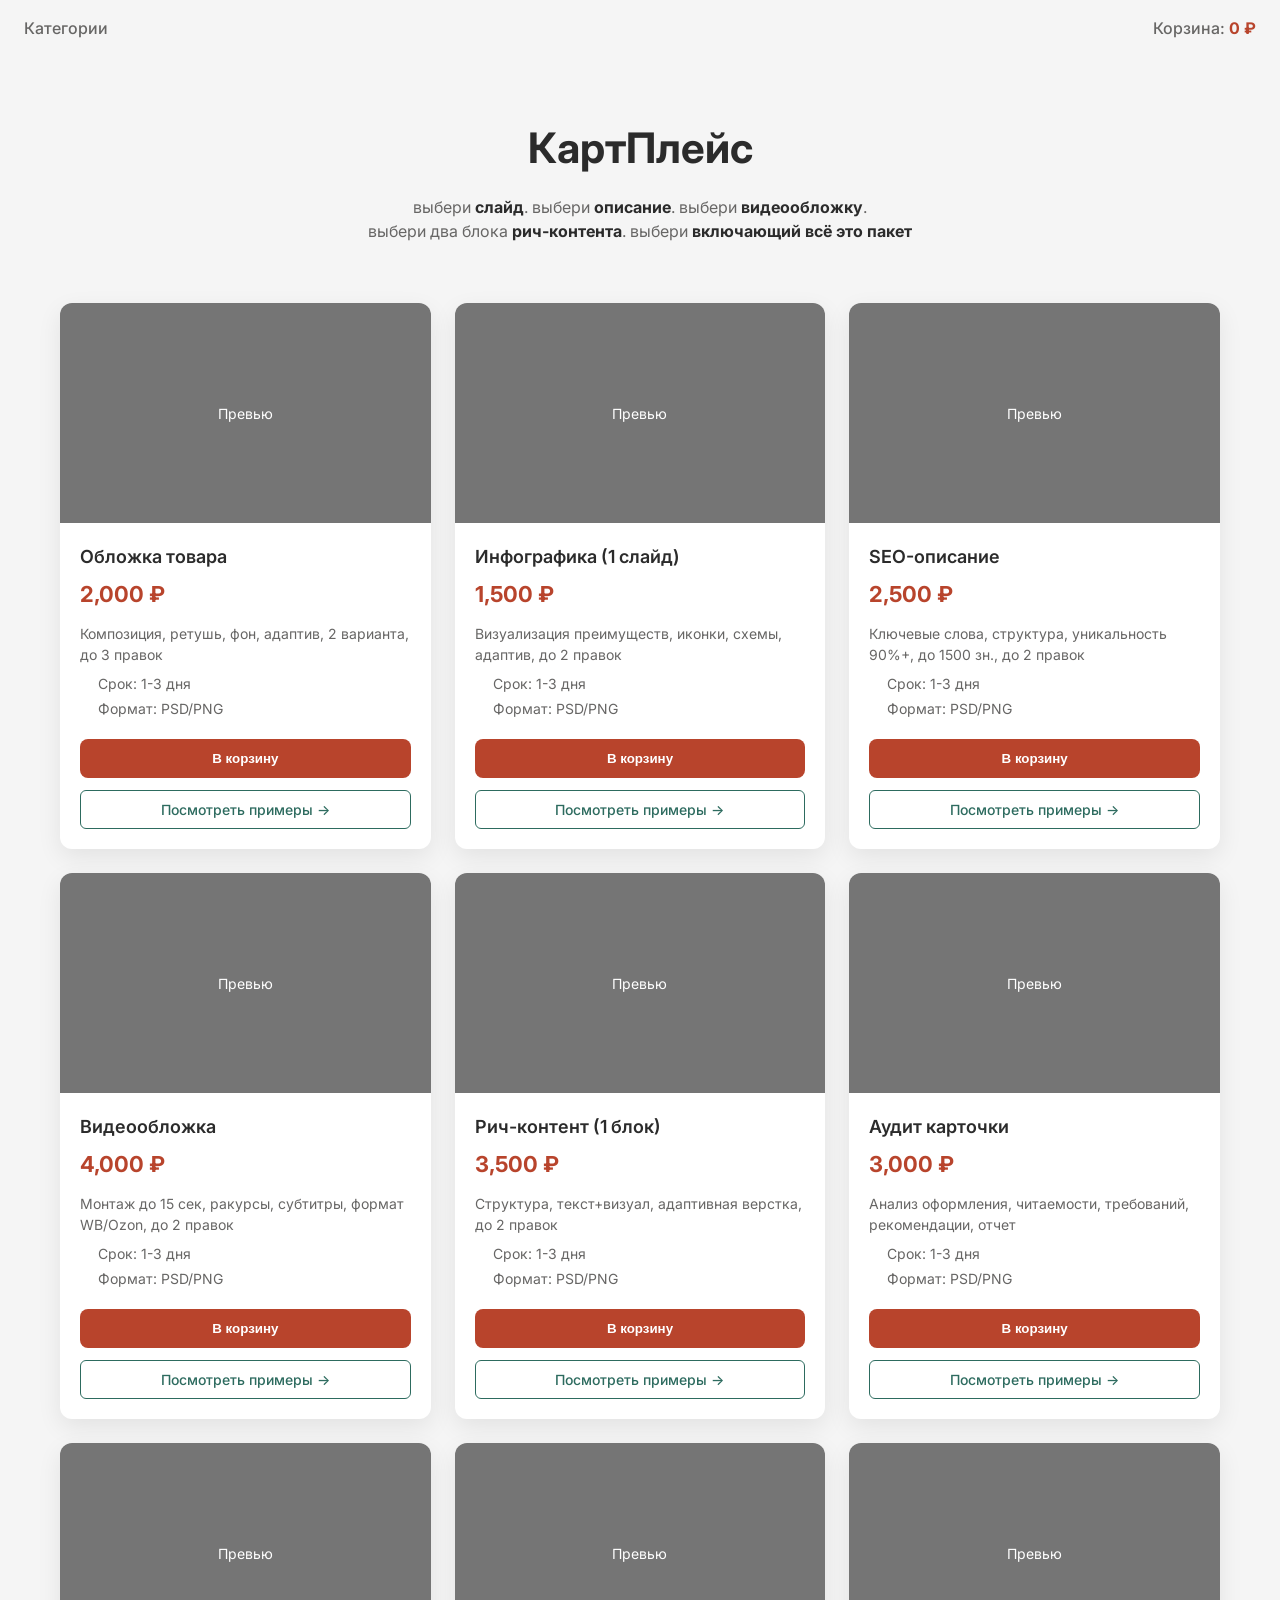
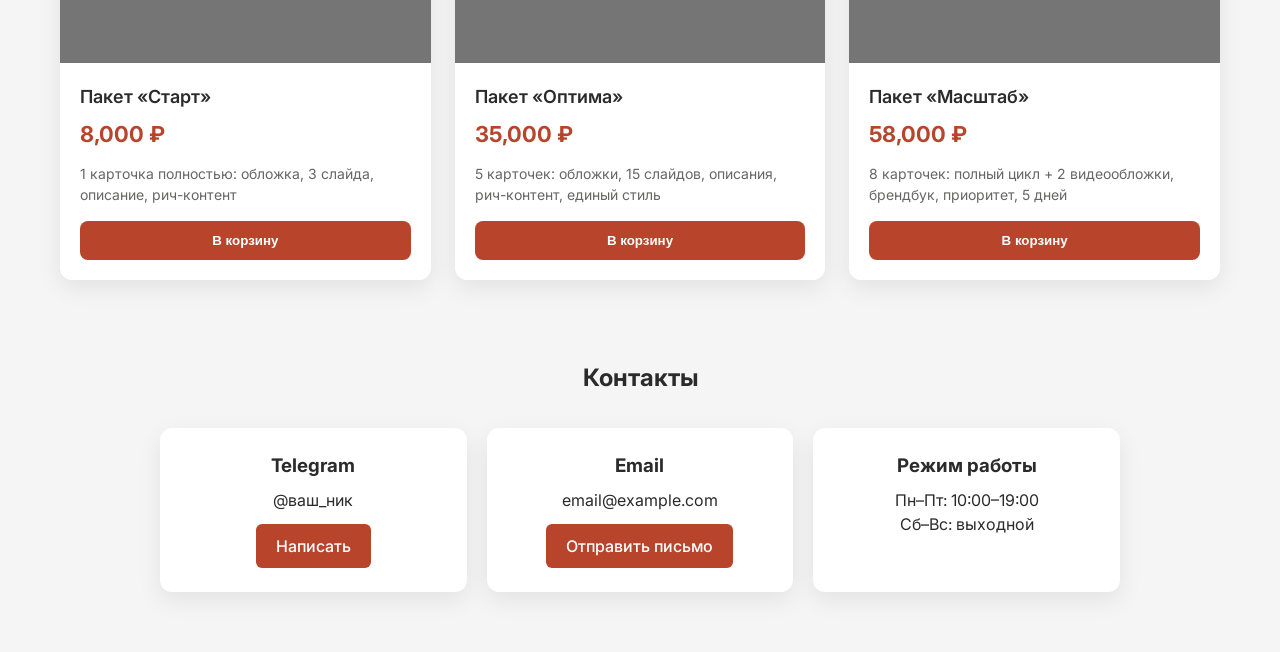
==== index.html @ de2c9612 "Второй" ====
<!DOCTYPE html>
<html lang="ru">
<head>
    <meta charset="UTF-8">
    <meta name="viewport" content="width=device-width, initial-scale=1.0">
    <title>КартПлейс - Услуги оформления</title>
    <link rel="preconnect" href="https://fonts.googleapis.com">
    <link rel="preconnect" href="https://fonts.gstatic.com" crossorigin>
    <link href="https://fonts.googleapis.com/css2?family=Inter:wght@400;500;600;700&display=swap" rel="stylesheet">
    <link rel="stylesheet" href="style.css">
</head>
<body>

    <!-- Шапка -->
    <header class="header">
        <div class="menu-trigger" onclick="toggleMenu()">
            <span class="line"></span>
            <span class="line"></span>
            <span class="line"></span>
            <span class="menu-label">Категории</span>
        </div>
        <div class="cart-trigger" onclick="openCart()">
            Корзина: <span id="header-total">0 ₽</span>
        </div>
    </header>

    <!-- Боковое меню -->
    <div class="menu-overlay" id="menu-overlay" onclick="closeMenu(event)">
        <nav class="side-menu">
            <button class="close-menu" onclick="toggleMenu()">&times;</button>
            <div class="menu-section">
                <h3>Отдельные услуги</h3>
                <ul>
                    <li><a href="#service-1">Обложка товара</a></li>
                    <li><a href="#service-2">Инфографика</a></li>
                    <li><a href="#service-3">SEO-описание</a></li>
                    <li><a href="#service-4">Видеообложка</a></li>
                    <li><a href="#service-5">Рич-контент</a></li>
                    <li><a href="#service-6">Аудит карточки</a></li>
                </ul>
            </div>
            <div class="menu-section">
                <h3>Пакеты</h3>
                <ul>
                    <li><a href="#service-7">Пакет «Старт»</a></li>
                    <li><a href="#service-8">Пакет «Оптима»</a></li>
                    <li><a href="#service-9">Пакет «Масштаб»</a></li>
                </ul>
            </div>
            <div class="menu-section">
                <h3>Разделы</h3>
                <ul>
                    <li><a href="portfolio.html">Портфолио</a></li>
                    <li><a href="#contacts">Контакты</a></li>
                </ul>
            </div>
        </nav>
    </div>

    <!-- Главный блок -->
    <section class="hero">
        <h1>КартПлейс</h1>
        <p class="subtitle">
            выбери <strong>слайд</strong>. выбери <strong>описание</strong>. выбери <strong>видеообложку</strong>.<br>
            выбери два блока <strong>рич-контента</strong>. выбери <strong>включающий всё это пакет</strong>
        </p>
    </section>

    <!-- Услуги -->
    <main class="services-grid" id="services-container">
        <!-- Заполняется через JS -->
    </main>

    <!-- Контакты -->
    <section class="contacts-section" id="contacts">
        <h2>Контакты</h2>
        <div class="contacts-grid">
            <div class="contact-card">
                <h3>Telegram</h3>
                <p>@ваш_ник</p>
                <a href="https://t.me/ваш_ник" target="_blank" class="btn-contact">Написать</a>
            </div>
            <div class="contact-card">
                <h3>Email</h3>
                <p>email@example.com</p>
                <a href="mailto:email@example.com" class="btn-contact">Отправить письмо</a>
            </div>
            <div class="contact-card">
                <h3>Режим работы</h3>
                <p>Пн–Пт: 10:00–19:00<br>Сб–Вс: выходной</p>
            </div>
        </div>
    </section>

    <!-- Модальное окно корзины -->
    <div class="modal" id="cart-modal">
        <div class="modal-content">
            <div class="modal-header">
                <h2>Корзина</h2>
                <span class="close-modal" onclick="closeCart()">&times;</span>
            </div>
            <div class="modal-body" id="cart-items"></div>
            <div class="modal-footer">
                <div class="total-row">
                    <span>Итого:</span>
                    <span id="modal-total">0 ₽</span>
                </div>
                <button class="btn-checkout" onclick="checkout()" id="checkout-btn">Оформить в Telegram</button>
            </div>
        </div>
    </div>

    <script src="script.js"></script>
</body>
</html>
---- style.css ----
:root {
    --bg: #f5f5f5;
    --text-main: #2b2b2b;
    --text-sec: #676665;
    --accent: #b8442c;
    --struct: #2d6b5f;
    --white: #ffffff;
    --radius: 12px;
    --shadow: 0 8px 24px rgba(0,0,0,0.08);
}

* { margin: 0; padding: 0; box-sizing: border-box; }
body { font-family: 'Inter', sans-serif; background: var(--bg); color: var(--text-main); line-height: 1.5; }
a { text-decoration: none; color: inherit; }
ul { list-style: none; }

/* Header */
.header {
    display: flex; justify-content: space-between; align-items: center;
    padding: 16px 24px; background: var(--bg); position: sticky; top: 0; z-index: 100;
}
.menu-trigger, .cart-trigger { cursor: pointer; font-weight: 500; color: var(--text-sec); transition: 0.2s; }
.menu-trigger:hover, .cart-trigger:hover { color: var(--text-main); }
.menu-trigger .back-arrow { margin-right: 8px; font-size: 18px; }
#header-total { color: var(--accent); font-weight: 700; }

/* Menu Overlay */
.menu-overlay {
    position: fixed; top: 0; left: 0; width: 100%; height: 100%;
    background: rgba(0,0,0,0.4); z-index: 200; display: none;
    justify-content: flex-start; align-items: stretch;
}
.menu-overlay.open { display: flex; }
.side-menu {
    width: 280px; background: var(--white); height: 100%; padding: 24px;
    display: flex; flex-direction: column; gap: 24px; overflow-y: auto;
}
.close-menu { background: none; border: none; font-size: 28px; cursor: pointer; align-self: flex-end; color: var(--text-sec); }
.menu-section h3 { font-size: 14px; text-transform: uppercase; color: var(--text-sec); margin-bottom: 12px; letter-spacing: 1px; }
.menu-section ul { display: flex; flex-direction: column; gap: 8px; }
.menu-section a { font-weight: 500; padding: 8px 0; border-bottom: 1px solid #eee; transition: 0.2s; }
.menu-section a:hover { color: var(--accent); padding-left: 8px; }

/* Hero */
.hero { text-align: center; padding: 60px 20px 40px; max-width: 800px; margin: 0 auto; }
.hero h1 { font-size: 42px; font-weight: 700; margin-bottom: 16px; }
.subtitle { color: var(--text-sec); font-size: 16px; }
.subtitle strong { color: var(--text-main); }

/* Services Grid */
.services-grid {
    display: grid; grid-template-columns: repeat(auto-fill, minmax(300px, 1fr));
    gap: 24px; max-width: 1200px; margin: 0 auto; padding: 20px;
}
.service-card {
    background: var(--white); border-radius: var(--radius); overflow: hidden;
    box-shadow: var(--shadow); display: flex; flex-direction: column;
}
.card-visual {
    height: 220px; background: #757575; display: flex; align-items: center; justify-content: center; color: #fff; font-size: 14px;
}
.card-visual img { width: 100%; height: 100%; object-fit: cover; }
.card-body { padding: 20px; flex: 1; display: flex; flex-direction: column; }
.card-title { font-size: 18px; font-weight: 600; margin-bottom: 8px; }
.card-price { font-size: 22px; font-weight: 700; color: var(--accent); margin-bottom: 12px; }
.card-desc { font-size: 14px; color: var(--text-sec); margin-bottom: 16px; flex: 1; }
.card-desc ul { padding-left: 18px; margin-top: 8px; }
.card-desc li { margin-bottom: 4px; }
.btn-add {
    width: 100%; padding: 12px; background: var(--accent); color: #fff; border: none;
    border-radius: 8px; font-weight: 600; cursor: pointer; transition: 0.2s;
}
.btn-add:hover { opacity: 0.9; }
.btn-add.added { background: var(--struct); }
.btn-portfolio {
    margin-top: 12px; text-align: center; font-size: 14px; color: var(--struct); font-weight: 500;
    padding: 8px; border: 1px solid var(--struct); border-radius: 6px; transition: 0.2s;
}
.btn-portfolio:hover { background: var(--struct); color: #fff; }

/* Contacts */
.contacts-section { padding: 60px 20px; max-width: 1000px; margin: 0 auto; }
.contacts-section h2 { text-align: center; margin-bottom: 32px; }
.contacts-grid { display: grid; grid-template-columns: repeat(auto-fit, minmax(250px, 1fr)); gap: 20px; }
.contact-card { background: var(--white); padding: 24px; border-radius: var(--radius); box-shadow: var(--shadow); text-align: center; }
.contact-card h3 { margin-bottom: 8px; }
.btn-contact { display: inline-block; margin-top: 12px; padding: 10px 20px; background: var(--accent); color: #fff; border-radius: 6px; font-weight: 500; }

/* Portfolio Page */
.portfolio-nav {
    position: sticky; top: 0; background: var(--white); z-index: 90;
    border-bottom: 1px solid #eee; overflow-x: auto; white-space: nowrap;
}
.portfolio-nav ul { display: flex; padding: 0 20px; gap: 24px; }
.portfolio-nav a { display: block; padding: 16px 0; font-weight: 500; color: var(--text-sec); border-bottom: 2px solid transparent; transition: 0.2s; }
.portfolio-nav a.active { color: var(--accent); border-color: var(--accent); }
.portfolio-container { max-width: 1200px; margin: 0 auto; padding: 40px 20px; }
.portfolio-section { margin-bottom: 60px; scroll-margin-top: 80px; }
.portfolio-section h2 { margin-bottom: 24px; font-size: 28px; }
.portfolio-grid { display: grid; grid-template-columns: repeat(auto-fill, minmax(250px, 1fr)); gap: 20px; }
.portfolio-item { background: var(--white); border-radius: 8px; overflow: hidden; box-shadow: var(--shadow); aspect-ratio: 3/4; }
.portfolio-item img, .portfolio-item video { width: 100%; height: 100%; object-fit: cover; }

/* Modal */
.modal {
    position: fixed; top: 0; left: 0; width: 100%; height: 100%; background: rgba(0,0,0,0.5);
    display: none; justify-content: center; align-items: center; z-index: 300;
}
.modal.open { display: flex; }
.modal-content { background: var(--white); width: 90%; max-width: 450px; border-radius: 16px; padding: 24px; max-height: 80vh; overflow-y: auto; }
.modal-header { display: flex; justify-content: space-between; align-items: center; margin-bottom: 16px; border-bottom: 1px solid #eee; padding-bottom: 12px; }
.close-modal { font-size: 24px; cursor: pointer; color: var(--text-sec); }
.cart-item { display: flex; justify-content: space-between; padding: 10px 0; border-bottom: 1px solid #f5f5f5; font-size: 14px; }
.total-row { display: flex; justify-content: space-between; font-size: 18px; font-weight: 700; margin-top: 16px; padding-top: 16px; border-top: 1px solid #eee; }
#checkout-btn { width: 100%; margin-top: 16px; padding: 14px; background: var(--accent); color: #fff; border: none; border-radius: 8px; font-weight: 600; cursor: pointer; }
#checkout-btn:disabled { background: #ccc; cursor: not-allowed; }

@media (max-width: 768px) {
    .hero h1 { font-size: 32px; }
    .services-grid, .portfolio-grid { grid-template-columns: 1fr; }
}
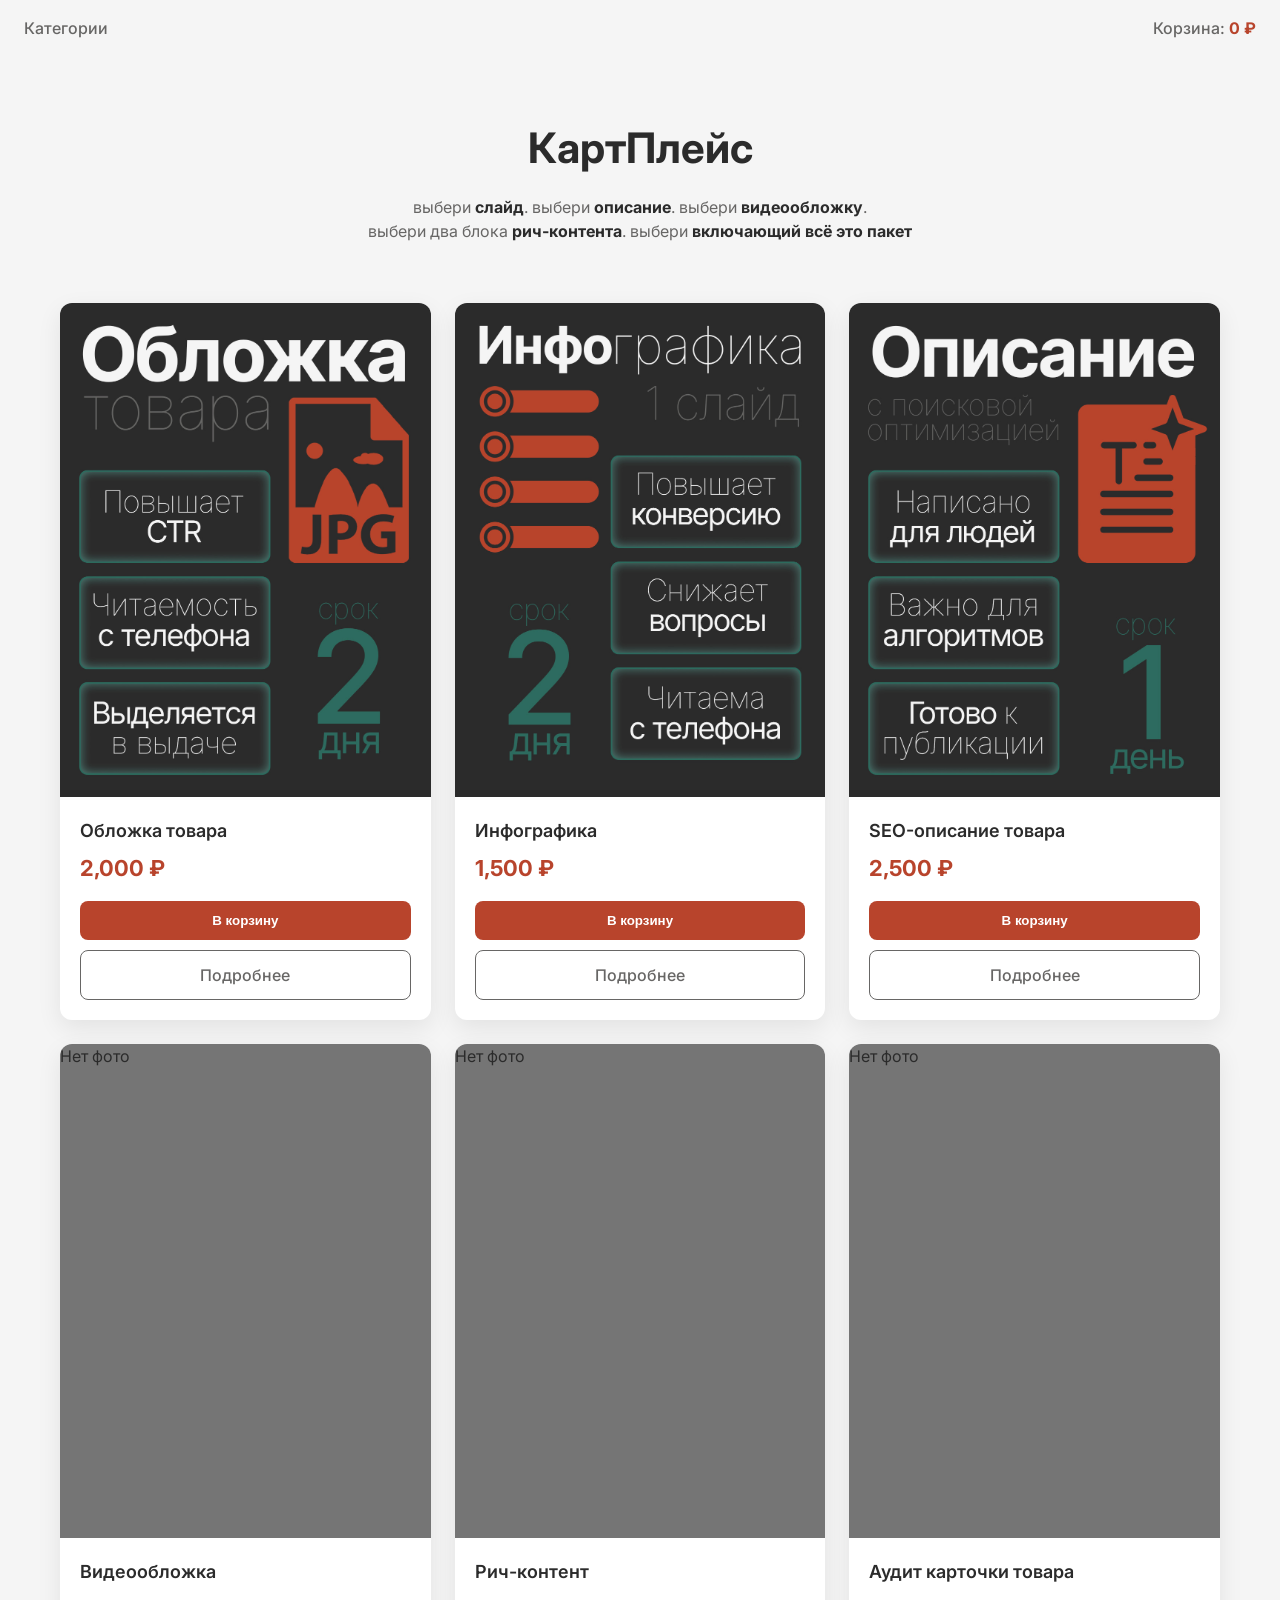
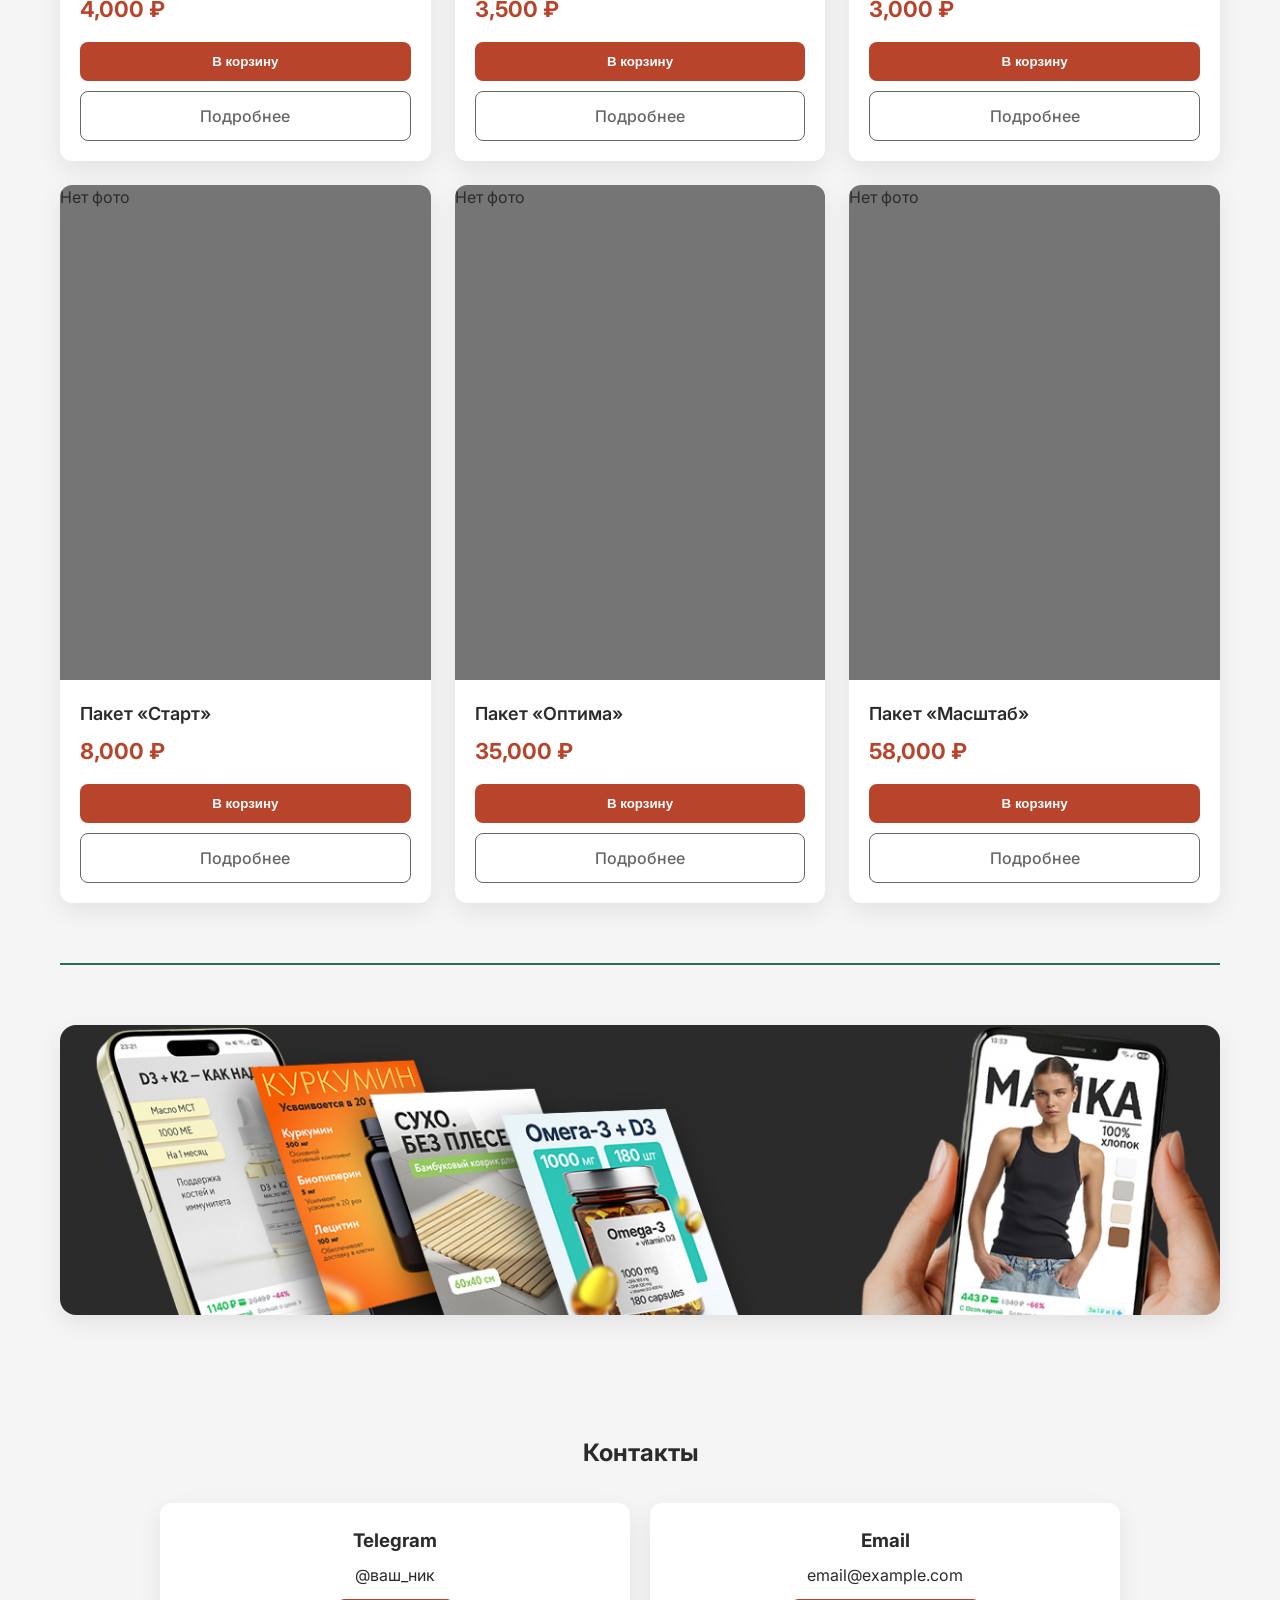
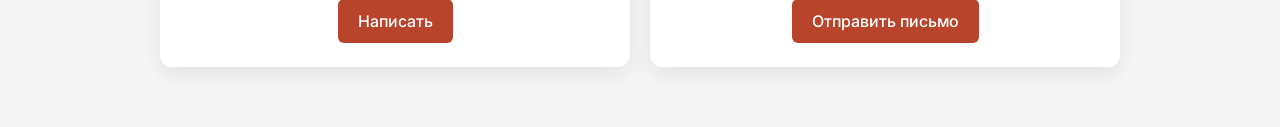
==== commit f642db75: "И5" ====
--- a/index.html
+++ b/index.html
@@ -71,6 +71,18 @@
         <!-- Заполняется через JS -->
     </main>
 
+    <!-- Разделитель -->
+    <div class="services-divider">
+        <hr>
+    </div>
+
+    <!-- Портфолио баннер -->
+    <section class="portfolio-banner-section">
+        <div class="portfolio-banner">
+            <img src="images/portfolio-banner.jpg" alt="Портфолио КартПлейс" onerror="this.parentElement.style.display='none'">
+        </div>
+    </section>
+
     <!-- Контакты -->
     <section class="contacts-section" id="contacts">
         <h2>Контакты</h2>
@@ -84,10 +96,6 @@
                 <h3>Email</h3>
                 <p>email@example.com</p>
                 <a href="mailto:email@example.com" class="btn-contact">Отправить письмо</a>
-            </div>
-            <div class="contact-card">
-                <h3>Режим работы</h3>
-                <p>Пн–Пт: 10:00–19:00<br>Сб–Вс: выходной</p>
             </div>
         </div>
     </section>
@@ -110,6 +118,14 @@
         </div>
     </div>
 
+    <!-- Lightbox для просмотра изображений -->
+    <div class="lightbox-modal" id="lightbox-modal" onclick="closeLightbox()">
+        <span class="lightbox-close">&times;</span>
+        <div class="lightbox-content">
+            <img id="lightbox-img" src="" alt="Увеличенное изображение">
+        </div>
+    </div>
+
     <script src="script.js"></script>
 </body>
 </html>
--- a/style.css
+++ b/style.css
@@ -49,34 +49,75 @@
 
 /* Services Grid */
 .services-grid {
-    display: grid; grid-template-columns: repeat(auto-fill, minmax(300px, 1fr));
+    display: grid; grid-template-columns: repeat(auto-fill, minmax(280px, 1fr));
     gap: 24px; max-width: 1200px; margin: 0 auto; padding: 20px;
 }
 .service-card {
     background: var(--white); border-radius: var(--radius); overflow: hidden;
     box-shadow: var(--shadow); display: flex; flex-direction: column;
-}
+    height: 100%; cursor: pointer; transition: transform 0.2s;
+}
+.service-card:hover { transform: translateY(-5px); }
+
+/* ФОРМАТ 3:4 */
 .card-visual {
-    height: 220px; background: #757575; display: flex; align-items: center; justify-content: center; color: #fff; font-size: 14px;
+    aspect-ratio: 3/4; 
+    background: #757575; 
+    position: relative;
+    overflow: hidden;
 }
 .card-visual img { width: 100%; height: 100%; object-fit: cover; }
+
 .card-body { padding: 20px; flex: 1; display: flex; flex-direction: column; }
 .card-title { font-size: 18px; font-weight: 600; margin-bottom: 8px; }
-.card-price { font-size: 22px; font-weight: 700; color: var(--accent); margin-bottom: 12px; }
-.card-desc { font-size: 14px; color: var(--text-sec); margin-bottom: 16px; flex: 1; }
-.card-desc ul { padding-left: 18px; margin-top: 8px; }
-.card-desc li { margin-bottom: 4px; }
+.card-price { font-size: 22px; font-weight: 700; color: var(--accent); margin-bottom: 16px; }
+
+.card-actions { margin-top: auto; display: flex; flex-direction: column; gap: 10px; }
+
 .btn-add {
     width: 100%; padding: 12px; background: var(--accent); color: #fff; border: none;
     border-radius: 8px; font-weight: 600; cursor: pointer; transition: 0.2s;
 }
 .btn-add:hover { opacity: 0.9; }
 .btn-add.added { background: var(--struct); }
-.btn-portfolio {
-    margin-top: 12px; text-align: center; font-size: 14px; color: var(--struct); font-weight: 500;
-    padding: 8px; border: 1px solid var(--struct); border-radius: 6px; transition: 0.2s;
-}
-.btn-portfolio:hover { background: var(--struct); color: #fff; }
+
+.btn-details {
+    width: 100%; padding: 12px; background: transparent; color: var(--text-sec); 
+    border: 1px solid var(--text-sec); border-radius: 8px; font-weight: 500; 
+    cursor: pointer; transition: 0.2s; text-align: center;
+}
+.btn-details:hover { border-color: var(--text-main); color: var(--text-main); }
+
+/* Divider after services */
+.services-divider {
+    max-width: 1200px;
+    margin: 40px auto 0;
+    padding: 0 20px;
+}
+.services-divider hr {
+    border: none;
+    height: 2px;
+    background: var(--struct);
+}
+
+/* Portfolio Banner Section */
+.portfolio-banner-section {
+    max-width: 1200px;
+    margin: 60px auto;
+    padding: 0 20px;
+}
+.portfolio-banner {
+    width: 100%;
+    height: auto;
+    border-radius: 16px;
+    overflow: hidden;
+    box-shadow: var(--shadow);
+}
+.portfolio-banner img {
+    width: 100%;
+    height: auto;
+    display: block;
+}
 
 /* Contacts */
 .contacts-section { padding: 60px 20px; max-width: 1000px; margin: 0 auto; }
@@ -98,7 +139,7 @@
 .portfolio-section { margin-bottom: 60px; scroll-margin-top: 80px; }
 .portfolio-section h2 { margin-bottom: 24px; font-size: 28px; }
 .portfolio-grid { display: grid; grid-template-columns: repeat(auto-fill, minmax(250px, 1fr)); gap: 20px; }
-.portfolio-item { background: var(--white); border-radius: 8px; overflow: hidden; box-shadow: var(--shadow); aspect-ratio: 3/4; }
+.portfolio-item { background: var(--white); border-radius: 8px; overflow: hidden; box-shadow: var(--shadow); aspect-ratio: 3/4; cursor: pointer; }
 .portfolio-item img, .portfolio-item video { width: 100%; height: 100%; object-fit: cover; }
 
 /* Modal */
@@ -115,7 +156,158 @@
 #checkout-btn { width: 100%; margin-top: 16px; padding: 14px; background: var(--accent); color: #fff; border: none; border-radius: 8px; font-weight: 600; cursor: pointer; }
 #checkout-btn:disabled { background: #ccc; cursor: not-allowed; }
 
+/* Image Lightbox Modal */
+.lightbox-modal {
+    position: fixed; top: 0; left: 0; width: 100%; height: 100%; 
+    background: rgba(0,0,0,0.9); z-index: 400; display: none;
+    justify-content: center; align-items: center;
+}
+.lightbox-modal.open { display: flex; }
+.lightbox-content { max-width: 90%; max-height: 90%; }
+.lightbox-content img { max-width: 100%; max-height: 90vh; object-fit: contain; }
+.lightbox-close {
+    position: absolute; top: 20px; right: 40px; color: #fff; 
+    font-size: 40px; cursor: pointer;
+}
+
+/* === СТИЛИ ДЛЯ СТРАНИЦЫ УСЛУГИ === */
+
+.service-detail-container { max-width: 1100px; margin: 0 auto; padding: 40px 20px 80px; }
+
+.detail-back-link { display: inline-block; margin-bottom: 30px; color: var(--text-sec); }
+
+/* Новая сетка: слева изображение, справа описание и инфо */
+.detail-top-grid {
+    display: grid;
+    grid-template-columns: 350px 1fr;
+    gap: 40px;
+    align-items: start;
+    margin-bottom: 40px;
+}
+
+/* Уменьшенное изображение 3:4 */
+.detail-image-small {
+    width: 100%;
+    aspect-ratio: 3/4;
+    border-radius: 12px;
+    overflow: hidden;
+    background-color: #ddd;
+    box-shadow: var(--shadow);
+}
+.detail-image-small img {
+    width: 100%;
+    height: 100%;
+    object-fit: cover;
+}
+
+.detail-info-right {
+    display: flex;
+    flex-direction: column;
+    gap: 20px;
+}
+
+.detail-title { font-size: 32px; font-weight: 700; margin-bottom: 10px; }
+.detail-desc { color: var(--text-sec); font-size: 16px; line-height: 1.6; }
+
+/* Блок "Сроки и Что вы получите" с ценой сверху */
+.detail-info-block {
+    background: var(--white);
+    padding: 25px;
+    border-radius: 12px;
+    box-shadow: var(--shadow);
+    border-left: 4px solid var(--accent);
+}
+.detail-price-in-block {
+    font-size: 28px;
+    color: var(--accent);
+    font-weight: 700;
+    margin-bottom: 20px;
+    padding-bottom: 15px;
+    border-bottom: 1px solid #eee;
+}
+.info-item { margin-bottom: 15px; }
+.info-label { font-size: 12px; text-transform: uppercase; color: var(--text-sec); margin-bottom: 4px; letter-spacing: 0.5px; }
+.info-value { font-weight: 600; font-size: 16px; }
+
+/* Что входит в услугу - без разделительных линий */
+.detail-section { margin-bottom: 40px; }
+.detail-section h3 { font-size: 20px; margin-bottom: 20px; color: var(--text-main); }
+.detail-section ul { list-style: none; padding: 0; }
+.detail-section li { 
+    padding: 6px 0; 
+    color: var(--text-sec);
+    display: flex; 
+    align-items: center;
+    font-size: 15px;
+}
+.detail-section li::before {
+    content: "•"; 
+    color: var(--accent); 
+    margin-right: 12px; 
+    font-weight: bold;
+    font-size: 18px;
+}
+
+/* Примеры работ - 4 кликабельных изображения */
+.service-examples-title { font-size: 20px; margin: 40px 0 20px; font-weight: 600; }
+.service-examples-grid {
+    display: grid;
+    grid-template-columns: repeat(4, 1fr);
+    gap: 15px;
+    margin-bottom: 50px;
+}
+.service-example-item {
+    aspect-ratio: 3/4;
+    border-radius: 12px;
+    overflow: hidden;
+    background: #eee;
+    cursor: pointer;
+    transition: transform 0.2s;
+}
+.service-example-item:hover {
+    transform: scale(1.03);
+}
+.service-example-item img {
+    width: 100%;
+    height: 100%;
+    object-fit: cover;
+}
+
+/* Кнопка заказа */
+.btn-order-service {
+    width: 100%;
+    padding: 16px;
+    background: var(--accent);
+    color: #fff;
+    border: none;
+    border-radius: 8px;
+    font-weight: 600;
+    font-size: 16px;
+    cursor: pointer;
+    margin-top: 20px;
+}
+.btn-order-service.added { background: var(--struct); }
+
+/* Нижняя ссылка */
+.all-services-link {
+    display: inline-block;
+    margin-top: 20px;
+    color: var(--struct);
+    font-weight: 500;
+    border-bottom: 1px dashed var(--struct);
+    padding-bottom: 2px;
+    transition: 0.2s;
+}
+.all-services-link:hover { color: var(--accent); border-color: var(--accent); }
+
+@media (max-width: 900px) {
+    .detail-top-grid { grid-template-columns: 1fr; }
+    .detail-image-small { max-width: 300px; margin: 0 auto; }
+    .service-examples-grid { grid-template-columns: repeat(2, 1fr); }
+}
+
 @media (max-width: 768px) {
     .hero h1 { font-size: 32px; }
     .services-grid, .portfolio-grid { grid-template-columns: 1fr; }
+    .service-examples-grid { grid-template-columns: 1fr; }
 }
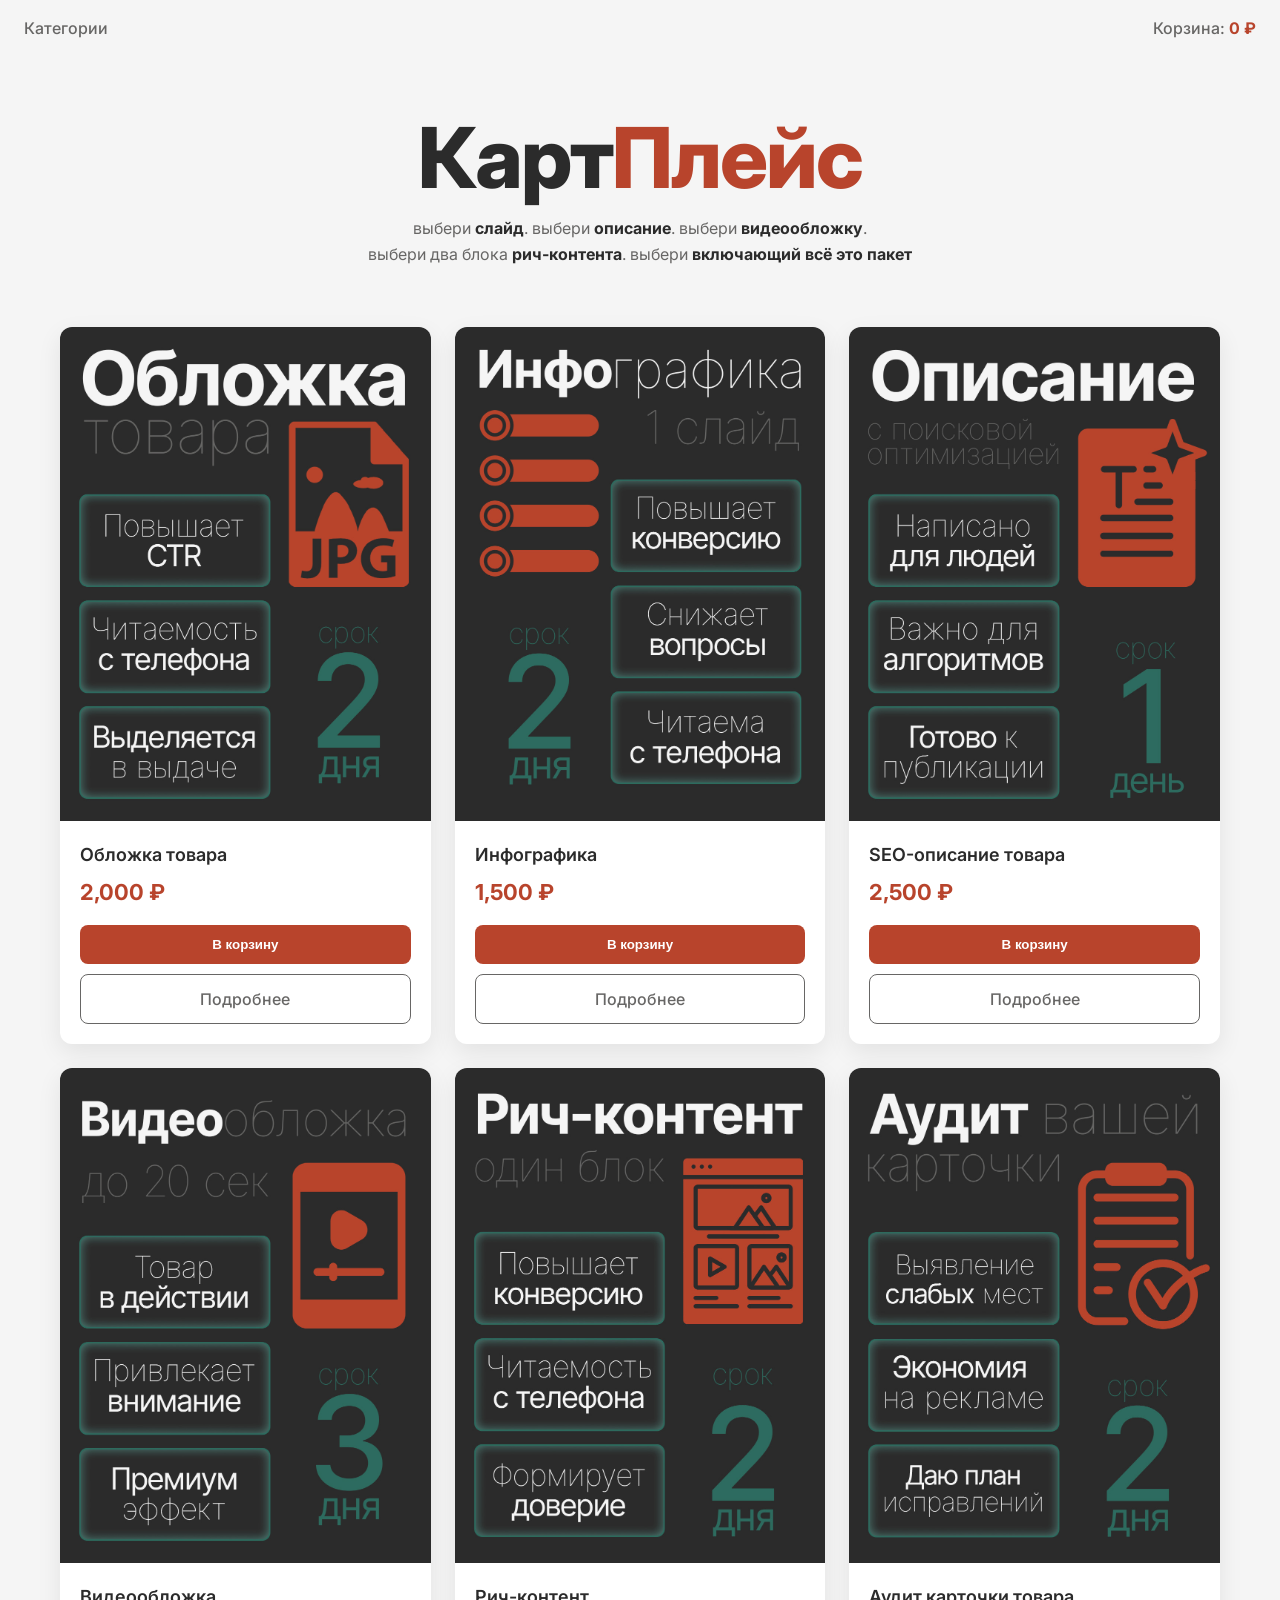
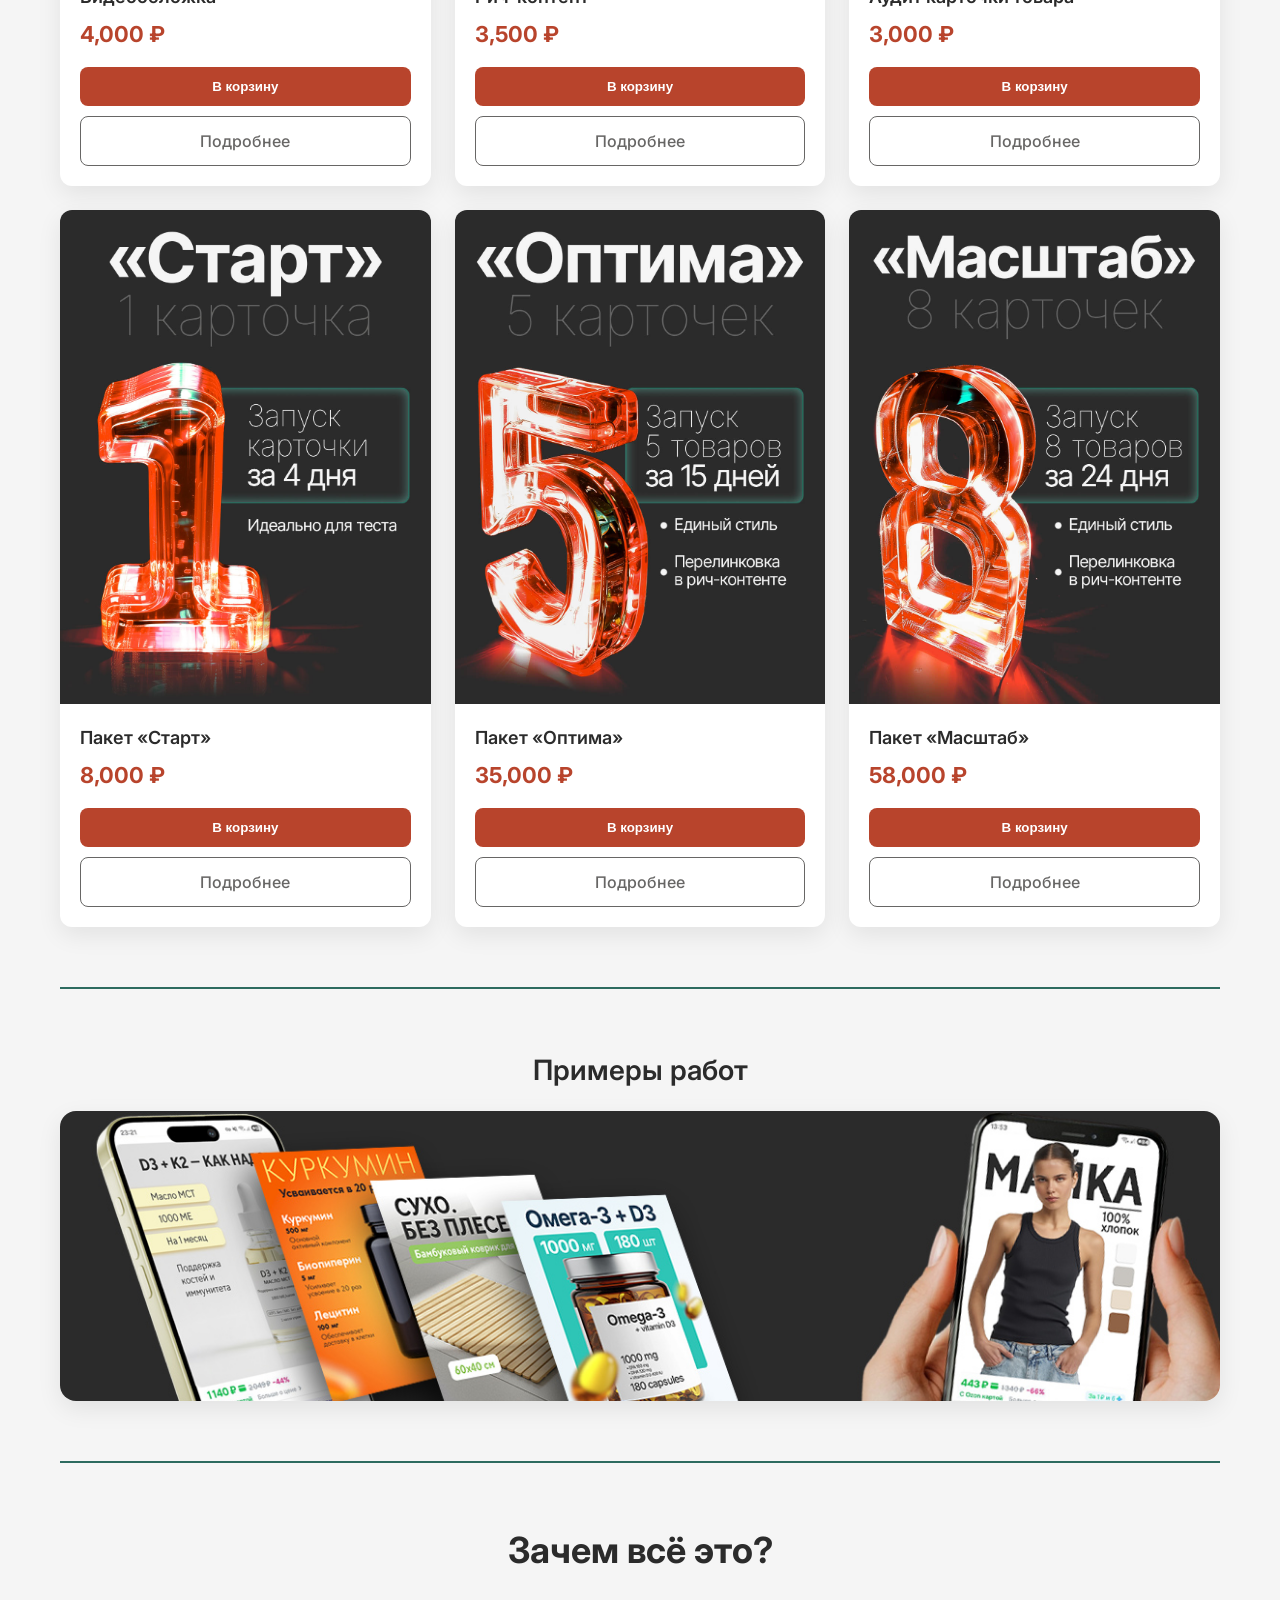
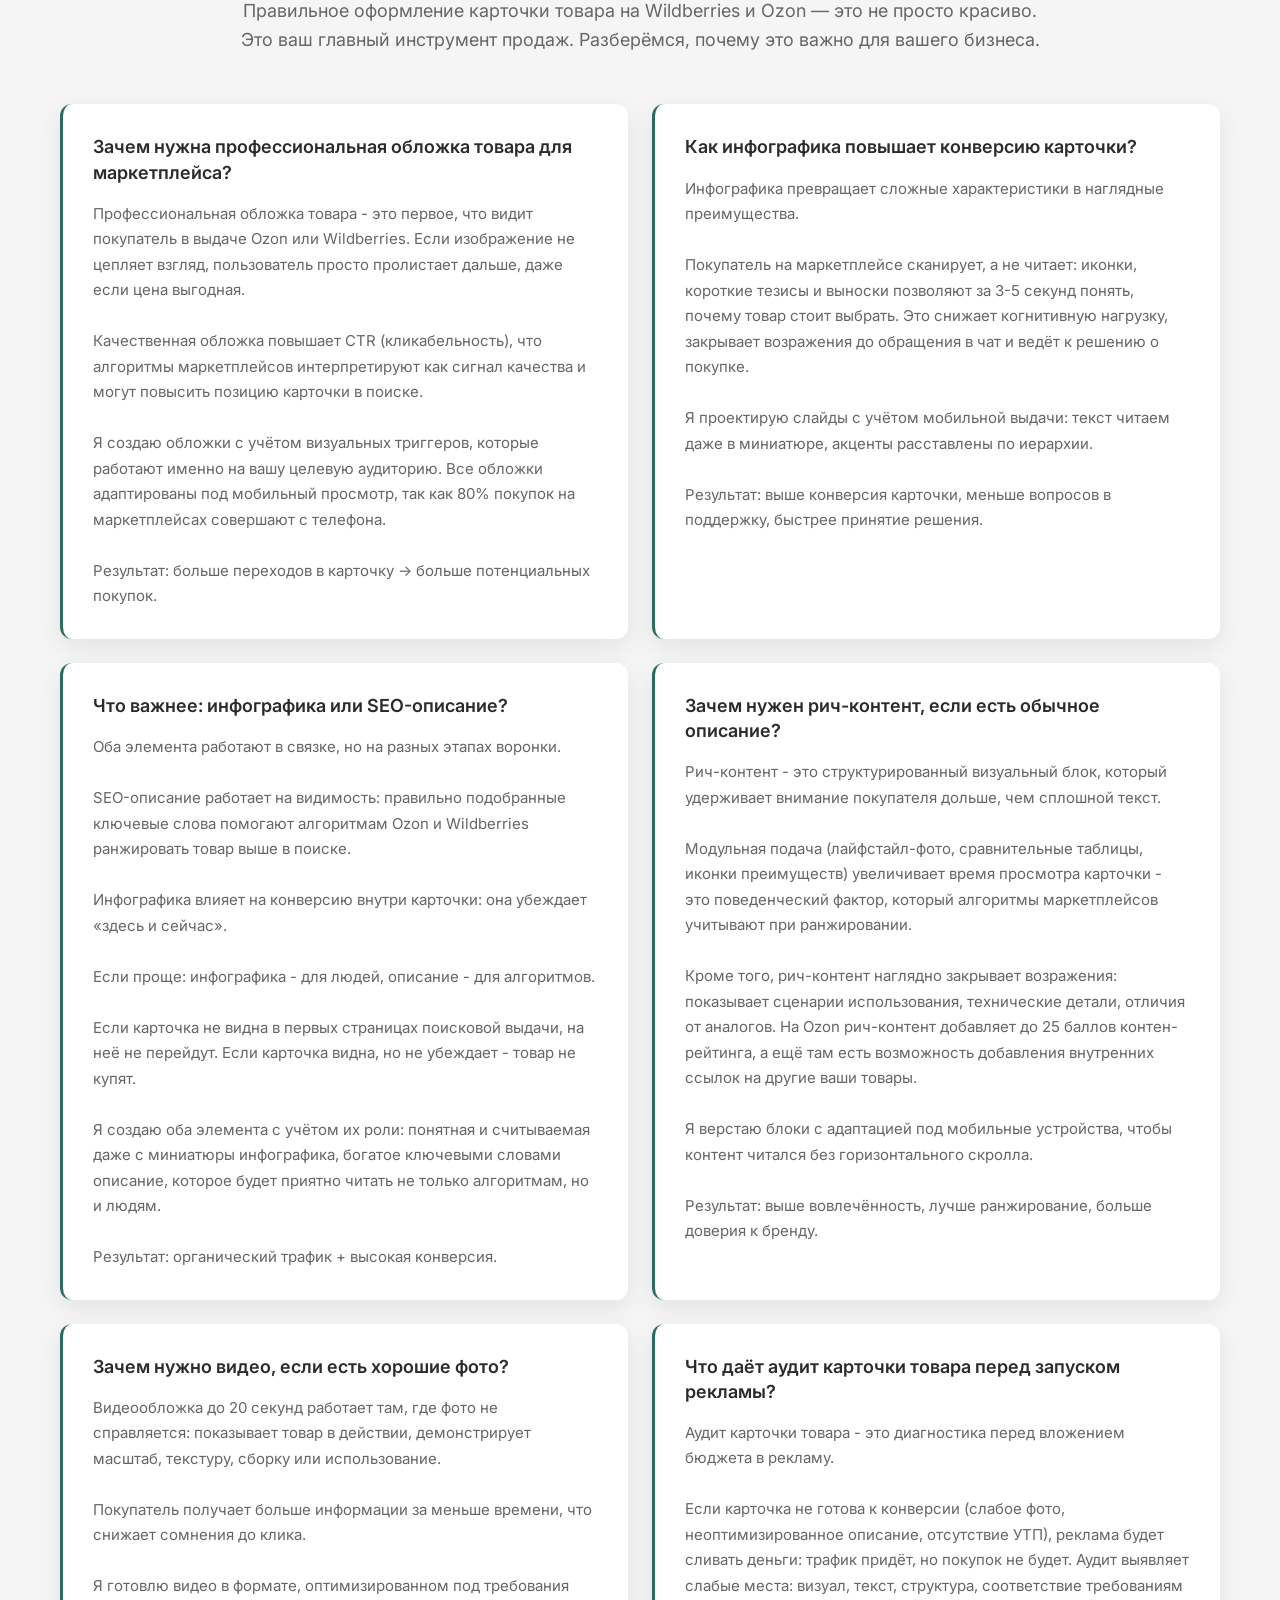
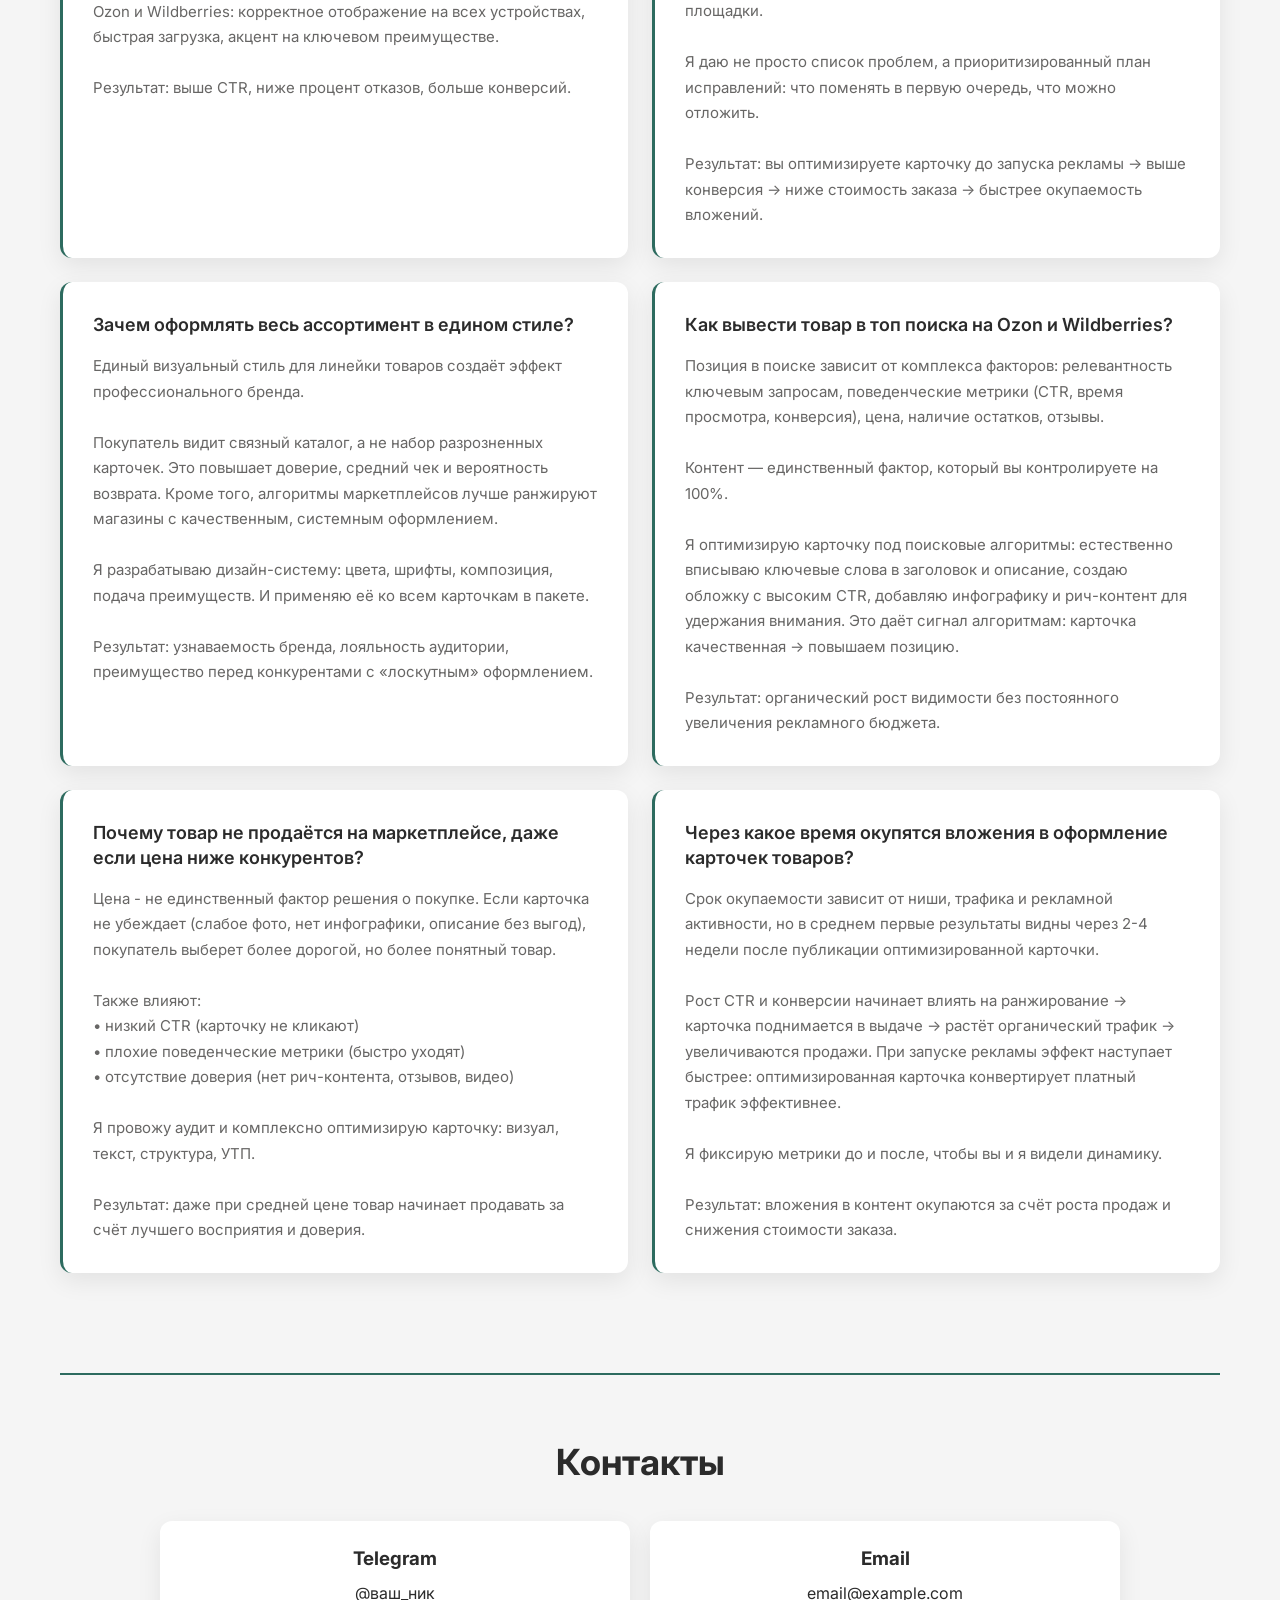
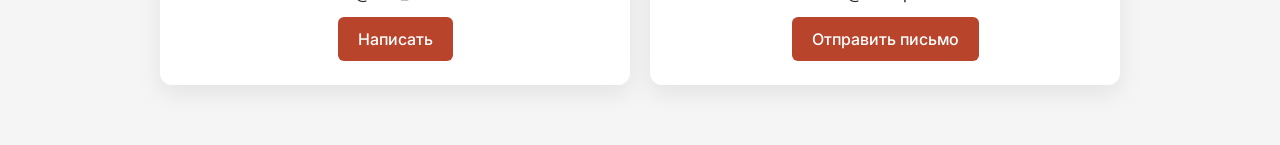
==== commit ac768554: "ФАК" ====
--- a/index.html
+++ b/index.html
@@ -3,10 +3,16 @@
 <head>
     <meta charset="UTF-8">
     <meta name="viewport" content="width=device-width, initial-scale=1.0">
-    <title>КартПлейс - Услуги оформления</title>
+    <title>КартПлейс - Оформление карточек товара для маркетплейсов</title>
+    <meta name="description" content="Профессиональное оформление карточек товара для Wildberries, Ozon. Инфографика, рич-контент, SEO-описания. Быстро, качественно, с гарантией.">
+    
+    <!-- Favicon -->
+    <link rel="icon" type="image/png" href="images/favicon.png">
+    
+    <!-- Preconnect для шрифтов -->
     <link rel="preconnect" href="https://fonts.googleapis.com">
     <link rel="preconnect" href="https://fonts.gstatic.com" crossorigin>
-    <link href="https://fonts.googleapis.com/css2?family=Inter:wght@400;500;600;700&display=swap" rel="stylesheet">
+    <link href="https://fonts.googleapis.com/css2?family=Inter:wght@400;500;600;700;800&display=swap" rel="stylesheet">
     <link rel="stylesheet" href="style.css">
 </head>
 <body>
@@ -51,6 +57,7 @@
                 <h3>Разделы</h3>
                 <ul>
                     <li><a href="portfolio.html">Портфолио</a></li>
+                    <li><a href="#faq">FAQ</a></li>
                     <li><a href="#contacts">Контакты</a></li>
                 </ul>
             </div>
@@ -59,7 +66,7 @@
 
     <!-- Главный блок -->
     <section class="hero">
-        <h1>КартПлейс</h1>
+        <h1 class="main-title"><span class="title-kart">Карт</span><span class="title-place">Плейс</span></h1>
         <p class="subtitle">
             выбери <strong>слайд</strong>. выбери <strong>описание</strong>. выбери <strong>видеообложку</strong>.<br>
             выбери два блока <strong>рич-контента</strong>. выбери <strong>включающий всё это пакет</strong>
@@ -78,14 +85,88 @@
 
     <!-- Портфолио баннер -->
     <section class="portfolio-banner-section">
-        <div class="portfolio-banner">
-            <img src="images/portfolio-banner.jpg" alt="Портфолио КартПлейс" onerror="this.parentElement.style.display='none'">
-        </div>
+        <h2 class="portfolio-subtitle">Примеры работ</h2>
+        <a href="portfolio.html" class="portfolio-banner-link">
+            <div class="portfolio-banner">
+                <img src="images/portfolio-banner.jpg" alt="Портфолио КартПлейс - оформление карточек для маркетплейсов" onerror="this.parentElement.innerHTML='Портфолио'">
+            </div>
+        </a>
     </section>
+
+    <!-- Разделитель -->
+    <div class="services-divider">
+        <hr>
+    </div>
+
+    <!-- Зачем всё это? (FAQ) -->
+    <section class="faq-section" id="faq">
+        <h2 class="section-title">Зачем всё это?</h2>
+        <p class="section-intro">
+            Правильное оформление карточки товара на Wildberries и Ozon — это не просто красиво. 
+            Это ваш главный инструмент продаж. Разберёмся, почему это важно для вашего бизнеса.
+        </p>
+
+        <div class="faq-grid">
+            <div class="faq-item">
+                <h3>Зачем нужна профессиональная обложка товара для маркетплейса?</h3>
+                <p>Профессиональная обложка товара - это первое, что видит покупатель в выдаче Ozon или Wildberries. Если изображение не цепляет взгляд, пользователь просто пролистает дальше, даже если цена выгодная.<br><br>Качественная обложка повышает CTR (кликабельность), что алгоритмы маркетплейсов интерпретируют как сигнал качества и могут повысить позицию карточки в поиске.<br><br>Я создаю обложки с учётом визуальных триггеров, которые работают именно на вашу целевую аудиторию. Все обложки адаптированы под мобильный просмотр, так как 80% покупок на маркетплейсах совершают с телефона.<br><br>Результат: больше переходов в карточку → больше потенциальных покупок.</p>
+            </div>
+
+            <div class="faq-item">
+                <h3>Как инфографика повышает конверсию карточки?</h3>
+                <p>Инфографика превращает сложные характеристики в наглядные преимущества.<br><br>Покупатель на маркетплейсе сканирует, а не читает: иконки, короткие тезисы и выноски позволяют за 3-5 секунд понять, почему товар стоит выбрать. Это снижает когнитивную нагрузку, закрывает возражения до обращения в чат и ведёт к решению о покупке.<br><br>Я проектирую слайды с учётом мобильной выдачи: текст читаем даже в миниатюре, акценты расставлены по иерархии.<br><br>Результат: выше конверсия карточки, меньше вопросов в поддержку, быстрее принятие решения.</p>
+            </div>
+
+            <div class="faq-item">
+                <h3>Что важнее: инфографика или SEO-описание?</h3>
+                <p>Оба элемента работают в связке, но на разных этапах воронки.<br><br>SEO-описание работает на видимость: правильно подобранные ключевые слова помогают алгоритмам Ozon и Wildberries ранжировать товар выше в поиске.<br><br>Инфографика влияет на конверсию внутри карточки: она убеждает «здесь и сейчас».<br><br>Если проще: инфографика - для людей, описание - для алгоритмов.<br><br>Если карточка не видна в первых страницах поисковой выдачи, на неё не перейдут. Если карточка видна, но не убеждает - товар не купят.<br><br>Я создаю оба элемента с учётом их роли: понятная и считываемая даже с миниатюры инфографика, богатое ключевыми словами описание, которое будет приятно читать не только алгоритмам, но и людям.<br><br>Результат: органический трафик + высокая конверсия.</p>
+            </div>
+
+            <div class="faq-item">
+                <h3>Зачем нужен рич-контент, если есть обычное описание?</h3>
+                <p>Рич-контент - это структурированный визуальный блок, который удерживает внимание покупателя дольше, чем сплошной текст.<br><br>Модульная подача (лайфстайл-фото, сравнительные таблицы, иконки преимуществ) увеличивает время просмотра карточки - это поведенческий фактор, который алгоритмы маркетплейсов учитывают при ранжировании.<br><br>Кроме того, рич-контент наглядно закрывает возражения: показывает сценарии использования, технические детали, отличия от аналогов. На Ozon рич-контент добавляет до 25 баллов контен-рейтинга, а ещё там есть возможность добавления внутренних ссылок на другие ваши товары.<br><br>Я верстаю блоки с адаптацией под мобильные устройства, чтобы контент читался без горизонтального скролла.<br><br>Результат: выше вовлечённость, лучше ранжирование, больше доверия к бренду.</p>
+            </div>
+
+            <div class="faq-item">
+                <h3>Зачем нужно видео, если есть хорошие фото?</h3>
+                <p>Видеообложка до 20 секунд работает там, где фото не справляется: показывает товар в действии, демонстрирует масштаб, текстуру, сборку или использование.<br><br>Покупатель получает больше информации за меньше времени, что снижает сомнения до клика.<br><br>Я готовлю видео в формате, оптимизированном под требования Ozon и Wildberries: корректное отображение на всех устройствах, быстрая загрузка, акцент на ключевом преимуществе.<br><br>Результат: выше CTR, ниже процент отказов, больше конверсий.</p>
+            </div>
+
+            <div class="faq-item">
+                <h3>Что даёт аудит карточки товара перед запуском рекламы?</h3>
+                <p>Аудит карточки товара - это диагностика перед вложением бюджета в рекламу.<br><br>Если карточка не готова к конверсии (слабое фото, неоптимизированное описание, отсутствие УТП), реклама будет сливать деньги: трафик придёт, но покупок не будет. Аудит выявляет слабые места: визуал, текст, структура, соответствие требованиям площадки.<br><br>Я даю не просто список проблем, а приоритизированный план исправлений: что поменять в первую очередь, что можно отложить.<br><br>Результат: вы оптимизируете карточку до запуска рекламы → выше конверсия → ниже стоимость заказа → быстрее окупаемость вложений.</p>
+            </div>
+
+            <div class="faq-item">
+                <h3>Зачем оформлять весь ассортимент в едином стиле?</h3>
+                <p>Единый визуальный стиль для линейки товаров создаёт эффект профессионального бренда.<br><br>Покупатель видит связный каталог, а не набор разрозненных карточек. Это повышает доверие, средний чек и вероятность возврата. Кроме того, алгоритмы маркетплейсов лучше ранжируют магазины с качественным, системным оформлением.<br><br>Я разрабатываю дизайн-систему: цвета, шрифты, композиция, подача преимуществ. И применяю её ко всем карточкам в пакете.<br><br>Результат: узнаваемость бренда, лояльность аудитории, преимущество перед конкурентами с «лоскутным» оформлением.</p>
+            </div>
+
+            <div class="faq-item">
+                <h3>Как вывести товар в топ поиска на Ozon и Wildberries?</h3>
+                <p>Позиция в поиске зависит от комплекса факторов: релевантность ключевым запросам, поведенческие метрики (CTR, время просмотра, конверсия), цена, наличие остатков, отзывы.<br><br>Контент — единственный фактор, который вы контролируете на 100%.<br><br>Я оптимизирую карточку под поисковые алгоритмы: естественно вписываю ключевые слова в заголовок и описание, создаю обложку с высоким CTR, добавляю инфографику и рич-контент для удержания внимания. Это даёт сигнал алгоритмам: карточка качественная → повышаем позицию.<br><br>Результат: органический рост видимости без постоянного увеличения рекламного бюджета.</p>
+            </div>
+
+            <div class="faq-item">
+                <h3>Почему товар не продаётся на маркетплейсе, даже если цена ниже конкурентов?</h3>
+                <p>Цена - не единственный фактор решения о покупке. Если карточка не убеждает (слабое фото, нет инфографики, описание без выгод), покупатель выберет более дорогой, но более понятный товар.<br><br>Также влияют:<br>• низкий CTR (карточку не кликают)<br>• плохие поведенческие метрики (быстро уходят)<br>• отсутствие доверия (нет рич-контента, отзывов, видео)<br><br>Я провожу аудит и комплексно оптимизирую карточку: визуал, текст, структура, УТП.<br><br>Результат: даже при средней цене товар начинает продавать за счёт лучшего восприятия и доверия.</p>
+            </div>
+
+            <div class="faq-item">
+                <h3>Через какое время окупятся вложения в оформление карточек товаров?</h3>
+                <p>Срок окупаемости зависит от ниши, трафика и рекламной активности, но в среднем первые результаты видны через 2-4 недели после публикации оптимизированной карточки.<br><br>Рост CTR и конверсии начинает влиять на ранжирование → карточка поднимается в выдаче → растёт органический трафик → увеличиваются продажи. При запуске рекламы эффект наступает быстрее: оптимизированная карточка конвертирует платный трафик эффективнее.<br><br>Я фиксирую метрики до и после, чтобы вы и я видели динамику.<br><br>Результат: вложения в контент окупаются за счёт роста продаж и снижения стоимости заказа.</p>
+            </div>
+        </div>
+    </section>
+
+    <!-- Разделитель -->
+    <div class="services-divider">
+        <hr>
+    </div>
 
     <!-- Контакты -->
     <section class="contacts-section" id="contacts">
-        <h2>Контакты</h2>
+        <h2 class="section-title">Контакты</h2>
         <div class="contacts-grid">
             <div class="contact-card">
                 <h3>Telegram</h3>
@@ -126,6 +207,96 @@
         </div>
     </div>
 
+    <!-- JSON-LD микроразметка FAQPage (Schema.org) -->
+    <script type="application/ld+json">
+    {
+      "@context": "https://schema.org",
+      "@type": "FAQPage",
+      "mainEntity": [
+        {
+          "@type": "Question",
+          "name": "Зачем нужна профессиональная обложка товара для маркетплейса?",
+          "acceptedAnswer": {
+            "@type": "Answer",
+            "text": "Профессиональная обложка товара - это первое, что видит покупатель в выдаче Ozon или Wildberries. Если изображение не цепляет взгляд, пользователь просто пролистает дальше, даже если цена выгодная.\n\nКачественная обложка повышает CTR (кликабельность), что алгоритмы маркетплейсов интерпретируют как сигнал качества и могут повысить позицию карточки в поиске.\n\nЯ создаю обложки с учётом визуальных триггеров, которые работают именно на вашу целевую аудиторию. Все обложки адаптированы под мобильный просмотр, так как 80% покупок на маркетплейсах совершают с телефона.\n\nРезультат: больше переходов в карточку → больше потенциальных покупок."
+          }
+        },
+        {
+          "@type": "Question",
+          "name": "Как инфографика повышает конверсию карточки?",
+          "acceptedAnswer": {
+            "@type": "Answer",
+            "text": "Инфографика превращает сложные характеристики в наглядные преимущества.\n\nПокупатель на маркетплейсе сканирует, а не читает: иконки, короткие тезисы и выноски позволяют за 3-5 секунд понять, почему товар стоит выбрать. Это снижает когнитивную нагрузку, закрывает возражения до обращения в чат и ведёт к решению о покупке.\n\nЯ проектирую слайды с учётом мобильной выдачи: текст читаем даже в миниатюре, акценты расставлены по иерархии.\n\nРезультат: выше конверсия карточки, меньше вопросов в поддержку, быстрее принятие решения."
+          }
+        },
+        {
+          "@type": "Question",
+          "name": "Что важнее: инфографика или SEO-описание?",
+          "acceptedAnswer": {
+            "@type": "Answer",
+            "text": "Оба элемента работают в связке, но на разных этапах воронки.\n\nSEO-описание работает на видимость: правильно подобранные ключевые слова помогают алгоритмам Ozon и Wildberries ранжировать товар выше в поиске.\n\nИнфографика влияет на конверсию внутри карточки: она убеждает «здесь и сейчас».\n\nЕсли проще: инфографика - для людей, описание - для алгоритмов.\n\nЕсли карточка не видна в первых страницах поисковой выдачи, на неё не перейдут. Если карточка видна, но не убеждает - товар не купят.\n\nЯ создаю оба элемента с учётом их роли: понятная и считываемая даже с миниатюры инфографика, богатое ключевыми словами описание, которое будет приятно читать не только алгоритмам, но и людям.\n\nРезультат: органический трафик + высокая конверсия."
+          }
+        },
+        {
+          "@type": "Question",
+          "name": "Зачем нужен рич-контент, если есть обычное описание?",
+          "acceptedAnswer": {
+            "@type": "Answer",
+            "text": "Рич-контент - это структурированный визуальный блок, который удерживает внимание покупателя дольше, чем сплошной текст.\n\nМодульная подача (лайфстайл-фото, сравнительные таблицы, иконки преимуществ) увеличивает время просмотра карточки - это поведенческий фактор, который алгоритмы маркетплейсов учитывают при ранжировании.\n\nКроме того, рич-контент наглядно закрывает возражения: показывает сценарии использования, технические детали, отличия от аналогов. На Ozon рич-контент добавляет до 25 баллов контен-рейтинга, а ещё там есть возможность добавления внутренних ссылок на другие ваши товары.\n\nЯ верстаю блоки с адаптацией под мобильные устройства, чтобы контент читался без горизонтального скролла.\n\nРезультат: выше вовлечённость, лучше ранжирование, больше доверия к бренду."
+          }
+        },
+        {
+          "@type": "Question",
+          "name": "Зачем нужно видео, если есть хорошие фото?",
+          "acceptedAnswer": {
+            "@type": "Answer",
+            "text": "Видеообложка до 20 секунд работает там, где фото не справляется: показывает товар в действии, демонстрирует масштаб, текстуру, сборку или использование.\n\nПокупатель получает больше информации за меньше времени, что снижает сомнения до клика.\n\nЯ готовлю видео в формате, оптимизированном под требования Ozon и Wildberries: корректное отображение на всех устройствах, быстрая загрузка, акцент на ключевом преимуществе.\n\nРезультат: выше CTR, ниже процент отказов, больше конверсий."
+          }
+        },
+        {
+          "@type": "Question",
+          "name": "Что даёт аудит карточки товара перед запуском рекламы?",
+          "acceptedAnswer": {
+            "@type": "Answer",
+            "text": "Аудит карточки товара - это диагностика перед вложением бюджета в рекламу.\n\nЕсли карточка не готова к конверсии (слабое фото, неоптимизированное описание, отсутствие УТП), реклама будет сливать деньги: трафик придёт, но покупок не будет. Аудит выявляет слабые места: визуал, текст, структура, соответствие требованиям площадки.\n\nЯ даю не просто список проблем, а приоритизированный план исправлений: что поменять в первую очередь, что можно отложить.\n\nРезультат: вы оптимизируете карточку до запуска рекламы → выше конверсия → ниже стоимость заказа → быстрее окупаемость вложений."
+          }
+        },
+        {
+          "@type": "Question",
+          "name": "Зачем оформлять весь ассортимент в едином стиле?",
+          "acceptedAnswer": {
+            "@type": "Answer",
+            "text": "Единый визуальный стиль для линейки товаров создаёт эффект профессионального бренда.\n\nПокупатель видит связный каталог, а не набор разрозненных карточек. Это повышает доверие, средний чек и вероятность возврата. Кроме того, алгоритмы маркетплейсов лучше ранжируют магазины с качественным, системным оформлением.\n\nЯ разрабатываю дизайн-систему: цвета, шрифты, композиция, подача преимуществ. И применяю её ко всем карточкам в пакете.\n\nРезультат: узнаваемость бренда, лояльность аудитории, преимущество перед конкурентами с «лоскутным» оформлением."
+          }
+        },
+        {
+          "@type": "Question",
+          "name": "Как вывести товар в топ поиска на Ozon и Wildberries?",
+          "acceptedAnswer": {
+            "@type": "Answer",
+            "text": "Позиция в поиске зависит от комплекса факторов: релевантность ключевым запросам, поведенческие метрики (CTR, время просмотра, конверсия), цена, наличие остатков, отзывы.\n\nКонтент — единственный фактор, который вы контролируете на 100%.\n\nЯ оптимизирую карточку под поисковые алгоритмы: естественно вписываю ключевые слова в заголовок и описание, создаю обложку с высоким CTR, добавляю инфографику и рич-контент для удержания внимания. Это даёт сигнал алгоритмам: карточка качественная → повышаем позицию.\n\nРезультат: органический рост видимости без постоянного увеличения рекламного бюджета."
+          }
+        },
+        {
+          "@type": "Question",
+          "name": "Почему товар не продаётся на маркетплейсе, даже если цена ниже конкурентов?",
+          "acceptedAnswer": {
+            "@type": "Answer",
+            "text": "Цена - не единственный фактор решения о покупке. Если карточка не убеждает (слабое фото, нет инфографики, описание без выгод), покупатель выберет более дорогой, но более понятный товар.\n\nТакже влияют:\n- низкий CTR (карточку не кликают)\n- плохие поведенческие метрики (быстро уходят)\n- отсутствие доверия (нет рич-контента, отзывов, видео)\n\nЯ провожу аудит и комплексно оптимизирую карточку: визуал, текст, структура, УТП.\n\nРезультат: даже при средней цене товар начинает продавать за счёт лучшего восприятия и доверия."
+          }
+        },
+        {
+          "@type": "Question",
+          "name": "Через какое время окупятся вложения в оформление карточек товаров?",
+          "acceptedAnswer": {
+            "@type": "Answer",
+            "text": "Срок окупаемости зависит от ниши, трафика и рекламной активности, но в среднем первые результаты видны через 2-4 недели после публикации оптимизированной карточки.\n\nРост CTR и конверсии начинает влиять на ранжирование → карточка поднимается в выдаче → растёт органический трафик → увеличиваются продажи. При запуске рекламы эффект наступает быстрее: оптимизированная карточка конвертирует платный трафик эффективнее.\n\nЯ фиксирую метрики до и после, чтобы вы и я видели динамику.\n\nРезультат: вложения в контент окупаются за счёт роста продаж и снижения стоимости заказа."
+          }
+        }
+      ]
+    }
+    </script>
+
     <script src="script.js"></script>
 </body>
 </html>
--- a/style.css
+++ b/style.css
@@ -14,7 +14,7 @@
 a { text-decoration: none; color: inherit; }
 ul { list-style: none; }
 
-/* Header */
+/* === HEADER === */
 .header {
     display: flex; justify-content: space-between; align-items: center;
     padding: 16px 24px; background: var(--bg); position: sticky; top: 0; z-index: 100;
@@ -24,7 +24,7 @@
 .menu-trigger .back-arrow { margin-right: 8px; font-size: 18px; }
 #header-total { color: var(--accent); font-weight: 700; }
 
-/* Menu Overlay */
+/* === MENU OVERLAY === */
 .menu-overlay {
     position: fixed; top: 0; left: 0; width: 100%; height: 100%;
     background: rgba(0,0,0,0.4); z-index: 200; display: none;
@@ -41,13 +41,24 @@
 .menu-section a { font-weight: 500; padding: 8px 0; border-bottom: 1px solid #eee; transition: 0.2s; }
 .menu-section a:hover { color: var(--accent); padding-left: 8px; }
 
-/* Hero */
+/* === HERO === */
 .hero { text-align: center; padding: 60px 20px 40px; max-width: 800px; margin: 0 auto; }
-.hero h1 { font-size: 42px; font-weight: 700; margin-bottom: 16px; }
-.subtitle { color: var(--text-sec); font-size: 16px; }
+
+.main-title {
+    font-size: 84px;
+    font-weight: 800;
+    margin-bottom: 16px;
+    letter-spacing: -2px;
+    line-height: 1;
+}
+
+.title-kart { color: #2b2b2b; }
+.title-place { color: #b8442c; }
+
+.subtitle { color: var(--text-sec); font-size: 16px; line-height: 1.6; }
 .subtitle strong { color: var(--text-main); }
 
-/* Services Grid */
+/* === SERVICES GRID === */
 .services-grid {
     display: grid; grid-template-columns: repeat(auto-fill, minmax(280px, 1fr));
     gap: 24px; max-width: 1200px; margin: 0 auto; padding: 20px;
@@ -59,7 +70,6 @@
 }
 .service-card:hover { transform: translateY(-5px); }
 
-/* ФОРМАТ 3:4 */
 .card-visual {
     aspect-ratio: 3/4; 
     background: #757575; 
@@ -88,7 +98,7 @@
 }
 .btn-details:hover { border-color: var(--text-main); color: var(--text-main); }
 
-/* Divider after services */
+/* === DIVIDER === */
 .services-divider {
     max-width: 1200px;
     margin: 40px auto 0;
@@ -100,12 +110,28 @@
     background: var(--struct);
 }
 
-/* Portfolio Banner Section */
+/* === PORTFOLIO BANNER === */
 .portfolio-banner-section {
     max-width: 1200px;
     margin: 60px auto;
     padding: 0 20px;
 }
+
+.portfolio-subtitle {
+    text-align: center;
+    font-size: 28px;
+    font-weight: 600;
+    margin-bottom: 20px;
+    color: var(--text-main);
+}
+
+.portfolio-banner-link {
+    display: block;
+    cursor: pointer;
+    transition: transform 0.3s;
+}
+.portfolio-banner-link:hover { transform: scale(1.02); }
+
 .portfolio-banner {
     width: 100%;
     height: auto;
@@ -119,7 +145,61 @@
     display: block;
 }
 
-/* Contacts */
+/* === FAQ SECTION === */
+.faq-section {
+    max-width: 1200px;
+    margin: 0 auto;
+    padding: 60px 20px;
+}
+
+.section-title {
+    text-align: center;
+    font-size: 36px;
+    font-weight: 700;
+    margin-bottom: 20px;
+    color: var(--text-main);
+}
+
+.section-intro {
+    text-align: center;
+    font-size: 18px;
+    color: var(--text-sec);
+    max-width: 800px;
+    margin: 0 auto 50px;
+    line-height: 1.6;
+}
+
+.faq-grid {
+    display: grid;
+    grid-template-columns: repeat(auto-fill, minmax(500px, 1fr));
+    gap: 24px;
+}
+
+.faq-item {
+    background: var(--white);
+    padding: 30px;
+    border-radius: 12px;
+    box-shadow: var(--shadow);
+    border-left: 3px solid var(--struct);
+}
+
+.faq-item h3 {
+    font-size: 18px;
+    font-weight: 600;
+    margin-bottom: 16px;
+    color: var(--text-main);
+    line-height: 1.4;
+}
+
+.faq-item p {
+    color: var(--text-sec);
+    line-height: 1.7;
+    font-size: 15px;
+}
+
+.faq-item p br { margin-bottom: 8px; }
+
+/* === CONTACTS === */
 .contacts-section { padding: 60px 20px; max-width: 1000px; margin: 0 auto; }
 .contacts-section h2 { text-align: center; margin-bottom: 32px; }
 .contacts-grid { display: grid; grid-template-columns: repeat(auto-fit, minmax(250px, 1fr)); gap: 20px; }
@@ -127,7 +207,7 @@
 .contact-card h3 { margin-bottom: 8px; }
 .btn-contact { display: inline-block; margin-top: 12px; padding: 10px 20px; background: var(--accent); color: #fff; border-radius: 6px; font-weight: 500; }
 
-/* Portfolio Page */
+/* === PORTFOLIO PAGE === */
 .portfolio-nav {
     position: sticky; top: 0; background: var(--white); z-index: 90;
     border-bottom: 1px solid #eee; overflow-x: auto; white-space: nowrap;
@@ -142,7 +222,7 @@
 .portfolio-item { background: var(--white); border-radius: 8px; overflow: hidden; box-shadow: var(--shadow); aspect-ratio: 3/4; cursor: pointer; }
 .portfolio-item img, .portfolio-item video { width: 100%; height: 100%; object-fit: cover; }
 
-/* Modal */
+/* === MODAL === */
 .modal {
     position: fixed; top: 0; left: 0; width: 100%; height: 100%; background: rgba(0,0,0,0.5);
     display: none; justify-content: center; align-items: center; z-index: 300;
@@ -156,7 +236,7 @@
 #checkout-btn { width: 100%; margin-top: 16px; padding: 14px; background: var(--accent); color: #fff; border: none; border-radius: 8px; font-weight: 600; cursor: pointer; }
 #checkout-btn:disabled { background: #ccc; cursor: not-allowed; }
 
-/* Image Lightbox Modal */
+/* === LIGHTBOX === */
 .lightbox-modal {
     position: fixed; top: 0; left: 0; width: 100%; height: 100%; 
     background: rgba(0,0,0,0.9); z-index: 400; display: none;
@@ -170,13 +250,10 @@
     font-size: 40px; cursor: pointer;
 }
 
-/* === СТИЛИ ДЛЯ СТРАНИЦЫ УСЛУГИ === */
-
+/* === SERVICE DETAIL PAGE === */
 .service-detail-container { max-width: 1100px; margin: 0 auto; padding: 40px 20px 80px; }
-
 .detail-back-link { display: inline-block; margin-bottom: 30px; color: var(--text-sec); }
 
-/* Новая сетка: слева изображение, справа описание и инфо */
 .detail-top-grid {
     display: grid;
     grid-template-columns: 350px 1fr;
@@ -185,7 +262,6 @@
     margin-bottom: 40px;
 }
 
-/* Уменьшенное изображение 3:4 */
 .detail-image-small {
     width: 100%;
     aspect-ratio: 3/4;
@@ -200,16 +276,11 @@
     object-fit: cover;
 }
 
-.detail-info-right {
-    display: flex;
-    flex-direction: column;
-    gap: 20px;
-}
+.detail-info-right { display: flex; flex-direction: column; gap: 20px; }
 
 .detail-title { font-size: 32px; font-weight: 700; margin-bottom: 10px; }
 .detail-desc { color: var(--text-sec); font-size: 16px; line-height: 1.6; }
 
-/* Блок "Сроки и Что вы получите" с ценой сверху */
 .detail-info-block {
     background: var(--white);
     padding: 25px;
@@ -229,7 +300,6 @@
 .info-label { font-size: 12px; text-transform: uppercase; color: var(--text-sec); margin-bottom: 4px; letter-spacing: 0.5px; }
 .info-value { font-weight: 600; font-size: 16px; }
 
-/* Что входит в услугу - без разделительных линий */
 .detail-section { margin-bottom: 40px; }
 .detail-section h3 { font-size: 20px; margin-bottom: 20px; color: var(--text-main); }
 .detail-section ul { list-style: none; padding: 0; }
@@ -248,7 +318,6 @@
     font-size: 18px;
 }
 
-/* Примеры работ - 4 кликабельных изображения */
 .service-examples-title { font-size: 20px; margin: 40px 0 20px; font-weight: 600; }
 .service-examples-grid {
     display: grid;
@@ -264,16 +333,9 @@
     cursor: pointer;
     transition: transform 0.2s;
 }
-.service-example-item:hover {
-    transform: scale(1.03);
-}
-.service-example-item img {
-    width: 100%;
-    height: 100%;
-    object-fit: cover;
-}
-
-/* Кнопка заказа */
+.service-example-item:hover { transform: scale(1.03); }
+.service-example-item img { width: 100%; height: 100%; object-fit: cover; }
+
 .btn-order-service {
     width: 100%;
     padding: 16px;
@@ -288,7 +350,6 @@
 }
 .btn-order-service.added { background: var(--struct); }
 
-/* Нижняя ссылка */
 .all-services-link {
     display: inline-block;
     margin-top: 20px;
@@ -300,6 +361,7 @@
 }
 .all-services-link:hover { color: var(--accent); border-color: var(--accent); }
 
+/* === RESPONSIVE === */
 @media (max-width: 900px) {
     .detail-top-grid { grid-template-columns: 1fr; }
     .detail-image-small { max-width: 300px; margin: 0 auto; }
@@ -307,7 +369,16 @@
 }
 
 @media (max-width: 768px) {
+    .main-title { font-size: 48px; }
     .hero h1 { font-size: 32px; }
     .services-grid, .portfolio-grid { grid-template-columns: 1fr; }
     .service-examples-grid { grid-template-columns: 1fr; }
+    .faq-grid { grid-template-columns: 1fr; }
+    .section-title { font-size: 28px; }
+    .section-intro { font-size: 16px; }
+}
+
+@media (max-width: 480px) {
+    .main-title { font-size: 36px; }
+    .portfolio-subtitle { font-size: 24px; }
 }
